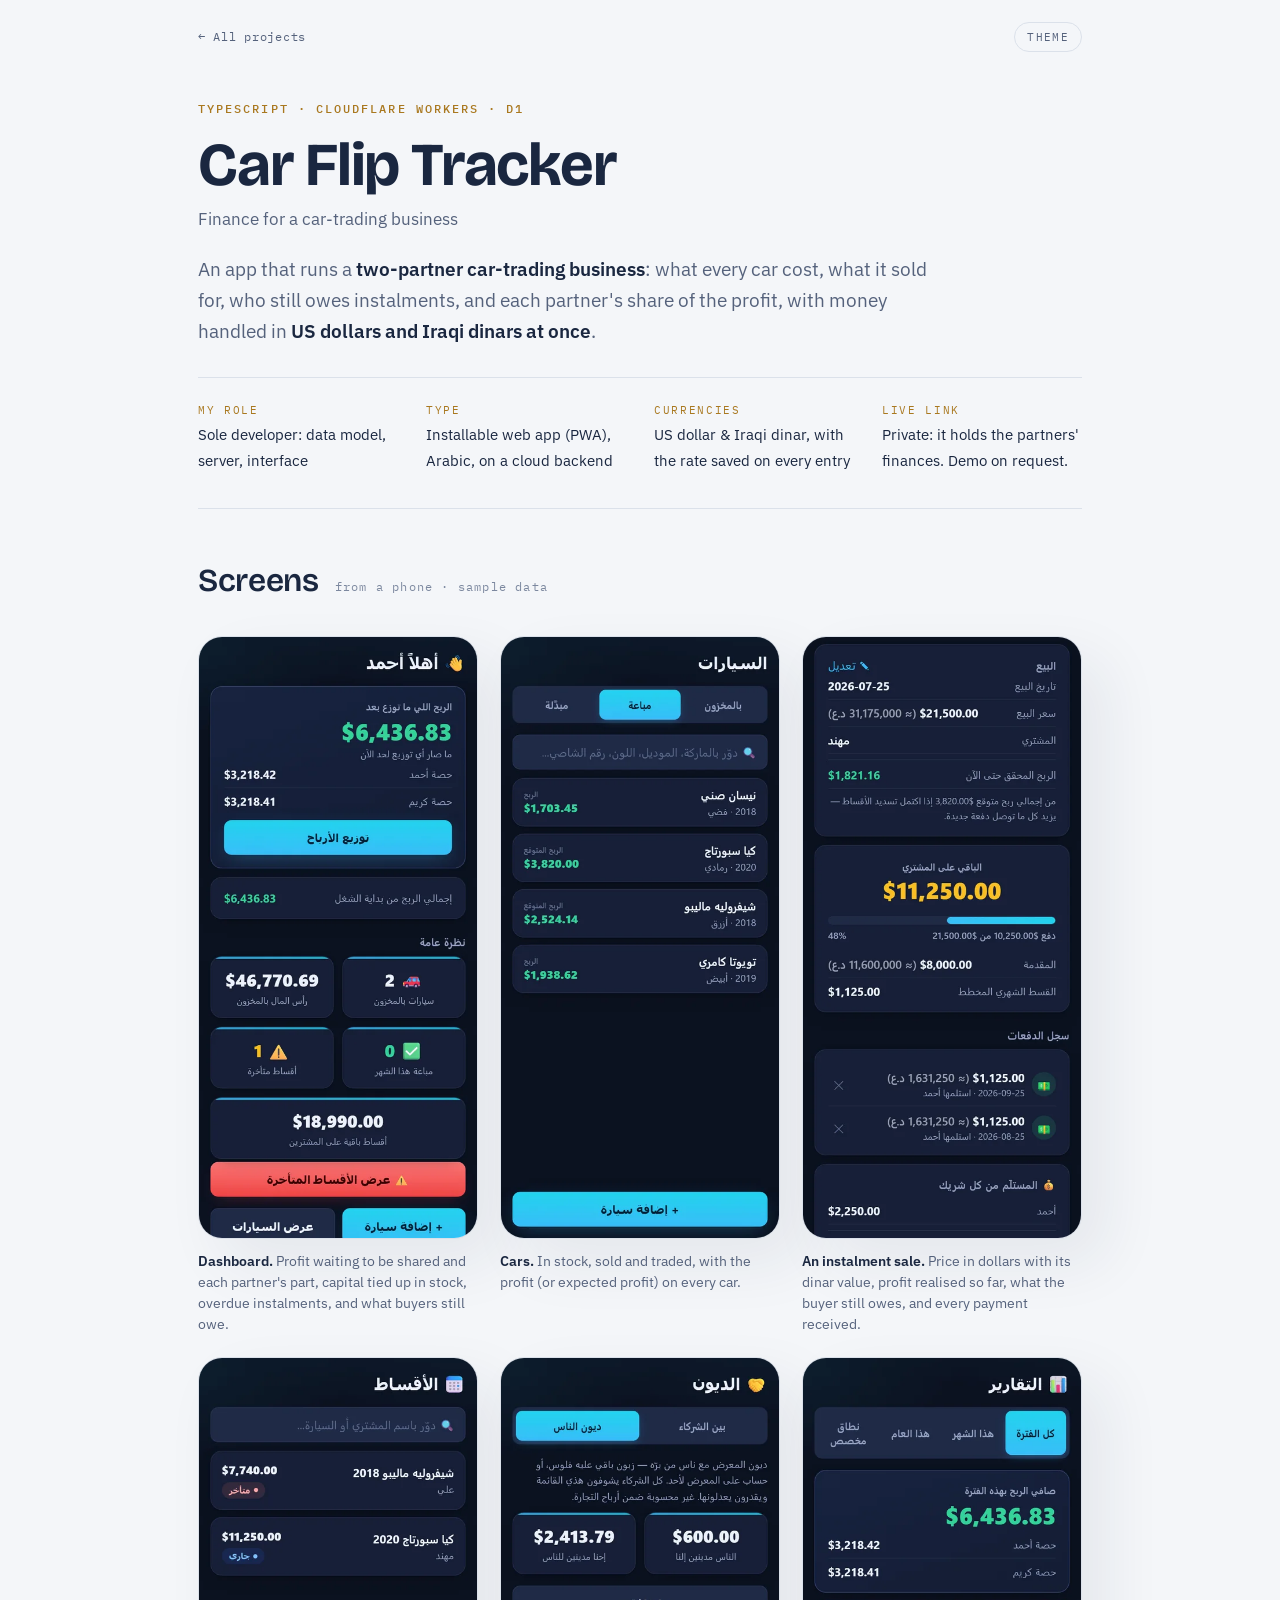
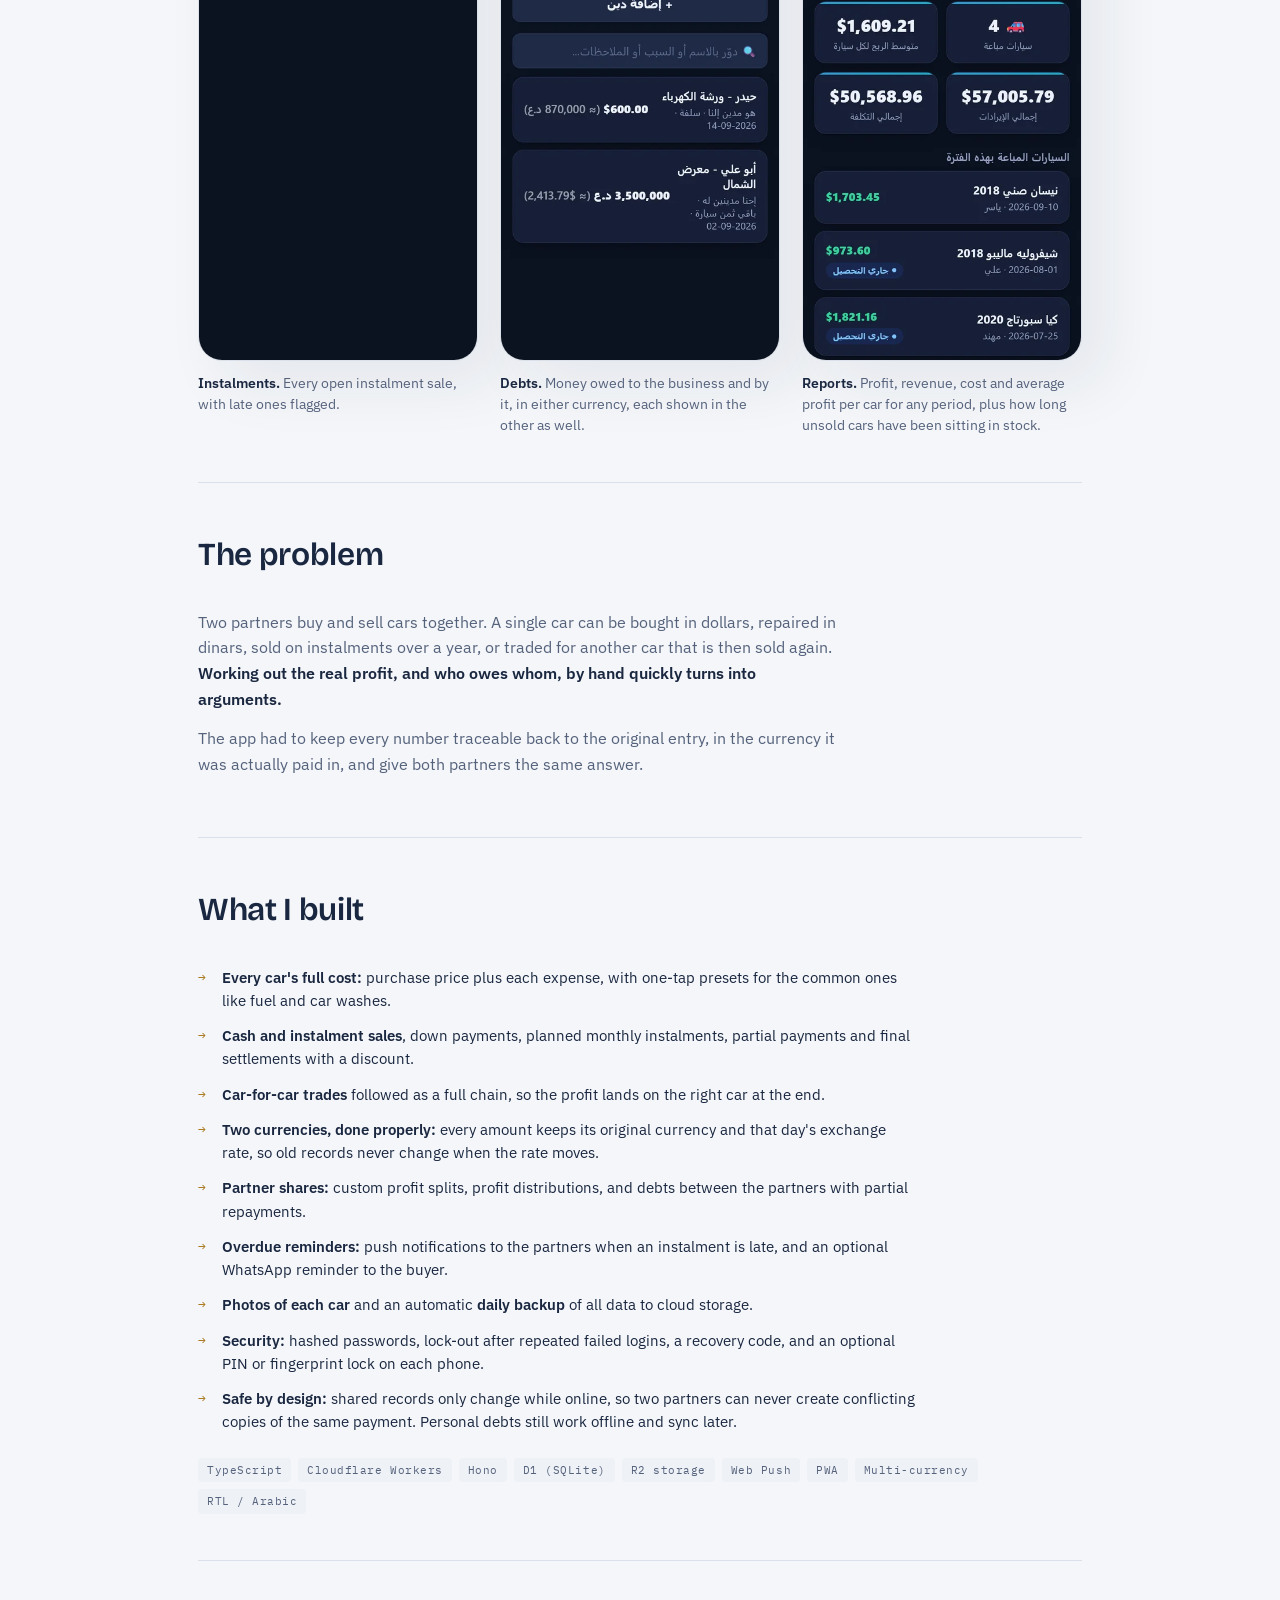
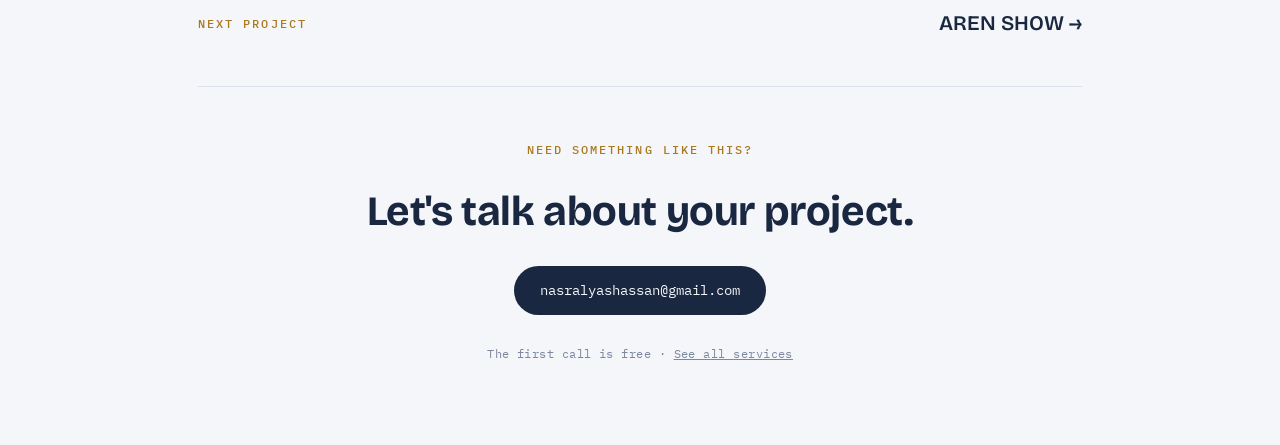
==== projects/car-flip-tracker.html @ f9056ecd "Add Car Flip Tracker project page Six phone screenshots taken from a local demo with made-up data, t" ====
<!doctype html>
<html lang="en">
<head>
<meta charset="utf-8">
<meta name="viewport" content="width=device-width, initial-scale=1">
<title>Car Flip Tracker — Dealership Finance · Nasr Alyas Hassan</title>
<meta name="description" content="A finance app for a two-partner car-trading business: every car's costs, cash and instalment sales, trades, partner shares and debts, in US dollars and Iraqi dinars. Built by Nasr Alyas Hassan.">
<meta property="og:title" content="Car Flip Tracker — Dealership Finance">
<meta property="og:description" content="A finance app that runs a two-partner car-trading business in two currencies. Built by Nasr Alyas Hassan.">
<meta property="og:image" content="https://nasralyas1.github.io/assets/projects/car-flip-tracker/dashboard.webp">
<link rel="preconnect" href="https://fonts.googleapis.com">
<link rel="preconnect" href="https://fonts.gstatic.com" crossorigin>
<link rel="stylesheet" href="https://fonts.googleapis.com/css2?family=Bricolage+Grotesque:opsz,wght@12..96,600;12..96,700&family=IBM+Plex+Mono:wght@400;500;600&family=IBM+Plex+Sans:wght@400;500;600;700&display=swap">
<link rel="stylesheet" href="../assets/site.css">
</head>
<body>

<div class="wrap">
  <div class="topbar">
    <a class="back" href="../index.html#work">← All projects</a>
    <button class="theme-btn" id="themeToggle" aria-label="Toggle color theme">Theme</button>
  </div>

  <header class="case-hero">
    <span class="label">TypeScript · Cloudflare Workers · D1</span>
    <h1>Car Flip Tracker</h1>
    <p class="sub">Finance for a car-trading business</p>
    <p class="lede">An app that runs a <b>two-partner car-trading business</b>: what every car cost, what it sold for, who still owes instalments, and each partner's share of the profit, with money handled in <b>US dollars and Iraqi dinars at once</b>.</p>
    <div class="facts">
      <div class="fact"><span class="k">My role</span><span class="v">Sole developer: data model, server, interface</span></div>
      <div class="fact"><span class="k">Type</span><span class="v">Installable web app (PWA), Arabic, on a cloud backend</span></div>
      <div class="fact"><span class="k">Currencies</span><span class="v">US dollar &amp; Iraqi dinar, with the rate saved on every entry</span></div>
      <div class="fact"><span class="k">Live link</span><span class="v">Private: it holds the partners' finances. Demo on request.</span></div>
    </div>
  </header>

  <section>
    <div class="sec-head">
      <h2>Screens</h2>
      <span class="count">from a phone · sample data</span>
    </div>
    <div class="shots phones">
      <figure class="shot">
        <img src="../assets/projects/car-flip-tracker/dashboard.webp" width="480" height="1039" loading="lazy" alt="Dashboard in Arabic: profit not yet distributed with each partner's share, a button to distribute profits, capital tied up in stock, cars in stock, overdue instalments, and money still owed by buyers.">
        <figcaption><b>Dashboard.</b> Profit waiting to be shared and each partner's part, capital tied up in stock, overdue instalments, and what buyers still owe.</figcaption>
      </figure>
      <figure class="shot">
        <img src="../assets/projects/car-flip-tracker/cars-sold.webp" width="480" height="1039" loading="lazy" alt="List of sold cars in Arabic, each with its profit, and tabs for cars in stock, sold and traded.">
        <figcaption><b>Cars.</b> In stock, sold and traded, with the profit (or expected profit) on every car.</figcaption>
      </figure>
      <figure class="shot">
        <img src="../assets/projects/car-flip-tracker/sale-installments.webp" width="480" height="1039" loading="lazy" alt="A car's sale record in Arabic: sale price in dollars with its dinar equivalent, profit realised so far, the remaining balance on the buyer with a progress bar, the down payment, the planned monthly instalment, and the payment history.">
        <figcaption><b>An instalment sale.</b> Price in dollars with its dinar value, profit realised so far, what the buyer still owes, and every payment received.</figcaption>
      </figure>
      <figure class="shot">
        <img src="../assets/projects/car-flip-tracker/installments.webp" width="480" height="1039" loading="lazy" alt="Instalments screen in Arabic listing open instalment sales, one marked as overdue in red and one as current.">
        <figcaption><b>Instalments.</b> Every open instalment sale, with late ones flagged.</figcaption>
      </figure>
      <figure class="shot">
        <img src="../assets/projects/car-flip-tracker/people-debts.webp" width="480" height="1039" loading="lazy" alt="Debts screen in Arabic: totals owed to the business and owed by it, and a list of debts in dollars and dinars, each converted to the other currency.">
        <figcaption><b>Debts.</b> Money owed to the business and by it, in either currency, each shown in the other as well.</figcaption>
      </figure>
      <figure class="shot">
        <img src="../assets/projects/car-flip-tracker/reports.webp" width="480" height="1039" loading="lazy" alt="Reports screen in Arabic: net profit for the selected period with each partner's share, cars sold, average profit per car, total cost and total revenue, and the list of cars sold in the period.">
        <figcaption><b>Reports.</b> Profit, revenue, cost and average profit per car for any period, plus how long unsold cars have been sitting in stock.</figcaption>
      </figure>
    </div>
  </section>

  <section>
    <div class="sec-head">
      <h2>The problem</h2>
    </div>
    <div class="prose">
      <p>Two partners buy and sell cars together. A single car can be bought in dollars, repaired in dinars, sold on instalments over a year, or traded for another car that is then sold again. <b>Working out the real profit, and who owes whom, by hand quickly turns into arguments.</b></p>
      <p>The app had to keep every number traceable back to the original entry, in the currency it was actually paid in, and give both partners the same answer.</p>
    </div>
  </section>

  <section>
    <div class="sec-head">
      <h2>What I built</h2>
    </div>
    <ul class="feature-list">
      <li><b>Every car's full cost:</b> purchase price plus each expense, with one-tap presets for the common ones like fuel and car washes.</li>
      <li><b>Cash and instalment sales</b>, down payments, planned monthly instalments, partial payments and final settlements with a discount.</li>
      <li><b>Car-for-car trades</b> followed as a full chain, so the profit lands on the right car at the end.</li>
      <li><b>Two currencies, done properly:</b> every amount keeps its original currency and that day's exchange rate, so old records never change when the rate moves.</li>
      <li><b>Partner shares:</b> custom profit splits, profit distributions, and debts between the partners with partial repayments.</li>
      <li><b>Overdue reminders:</b> push notifications to the partners when an instalment is late, and an optional WhatsApp reminder to the buyer.</li>
      <li><b>Photos of each car</b> and an automatic <b>daily backup</b> of all data to cloud storage.</li>
      <li><b>Security:</b> hashed passwords, lock-out after repeated failed logins, a recovery code, and an optional PIN or fingerprint lock on each phone.</li>
      <li><b>Safe by design:</b> shared records only change while online, so two partners can never create conflicting copies of the same payment. Personal debts still work offline and sync later.</li>
    </ul>
    <div class="tags" style="margin-top:24px">
      <span class="tag">TypeScript</span><span class="tag">Cloudflare Workers</span><span class="tag">Hono</span><span class="tag">D1 (SQLite)</span><span class="tag">R2 storage</span><span class="tag">Web Push</span><span class="tag">PWA</span><span class="tag">Multi-currency</span><span class="tag">RTL / Arabic</span>
    </div>
  </section>

  <section>
    <div class="next-proj">
      <span class="label">Next project</span>
      <a href="aren-show.html">AREN SHOW →</a>
    </div>
  </section>

  <footer>
    <span class="label">Need something like this?</span>
    <p class="big">Let's talk about your project.</p>
    <a class="cta" href="mailto:nasralyashassan@gmail.com?subject=Project%20enquiry">nasralyashassan@gmail.com</a>
    <p class="fine">The first call is free · <a href="../index.html#services" style="color:inherit">See all services</a></p>
  </footer>
</div>

<script src="../assets/theme.js"></script>
</body>
</html>
---- assets/site.css ----
:root {
  --paper: #F4F6F9;
  --surface: #FFFFFF;
  --surface-2: #EEF1F6;
  --ink: #1A2740;
  --slate: #55627C;
  --muted: #7C889F;
  --line: #DBE1EA;
  --gold: #A9781F;
  --gold-soft: #F3E9D4;
  --accent: #23406E;
  --good: #2E7D5B;
  --shadow: 24px 24px 60px rgba(26,39,64,.07);
  --serif: "Bricolage Grotesque", Georgia, serif;
  --sans: "IBM Plex Sans", system-ui, sans-serif;
  --mono: "IBM Plex Mono", ui-monospace, monospace;
}
@media (prefers-color-scheme: dark) {
  :root:not([data-theme="light"]) {
    --paper: #0E1524;
    --surface: #17223A;
    --surface-2: #1E2B47;
    --ink: #E9EDF5;
    --slate: #A7B3CB;
    --muted: #7B89A6;
    --line: #26324F;
    --gold: #E0B65E;
    --gold-soft: #2A2717;
    --accent: #7FA6E0;
    --good: #5FC79B;
    --shadow: 24px 24px 70px rgba(0,0,0,.35);
  }
}
:root[data-theme="dark"] {
  --paper: #0E1524;
  --surface: #17223A;
  --surface-2: #1E2B47;
  --ink: #E9EDF5;
  --slate: #A7B3CB;
  --muted: #7B89A6;
  --line: #26324F;
  --gold: #E0B65E;
  --gold-soft: #2A2717;
  --accent: #7FA6E0;
  --good: #5FC79B;
  --shadow: 24px 24px 70px rgba(0,0,0,.35);
}

* { box-sizing: border-box; }
body {
  margin: 0;
  background: var(--paper);
  color: var(--ink);
  font-family: var(--sans);
  font-size: 16px;
  line-height: 1.6;
  -webkit-font-smoothing: antialiased;
  transition: background .3s ease, color .3s ease;
}
.wrap { max-width: 940px; margin: 0 auto; padding: 0 28px; }

/* ---- eyebrow / mono labels ---- */
.label {
  font-family: var(--mono);
  font-size: 11.5px;
  font-weight: 500;
  letter-spacing: .18em;
  text-transform: uppercase;
  color: var(--gold);
}

/* ---- top bar ---- */
.topbar {
  display: flex; justify-content: space-between; align-items: center;
  padding: 22px 0 0; gap: 16px;
}
.topbar .mark {
  font-family: var(--mono); font-size: 13px; letter-spacing: .04em;
  color: var(--slate);
}
.topbar .mark b { color: var(--ink); font-weight: 600; }
.theme-btn {
  font-family: var(--mono); font-size: 11px; letter-spacing: .12em;
  text-transform: uppercase; color: var(--slate);
  background: transparent; border: 1px solid var(--line);
  padding: 7px 12px; border-radius: 999px; cursor: pointer;
  transition: border-color .2s, color .2s;
}
.theme-btn:hover { border-color: var(--gold); color: var(--ink); }
.theme-btn:focus-visible { outline: 2px solid var(--gold); outline-offset: 2px; }

/* ---- hero ---- */
header.hero { padding: 60px 0 40px; }
.hero .label { display: block; margin-bottom: 20px; }
.hero h1 {
  font-family: var(--serif); font-weight: 700;
  font-size: clamp(2.9rem, 8vw, 5.1rem); line-height: .98;
  letter-spacing: -.02em; margin: 0; text-wrap: balance;
}
.hero .arabic {
  font-size: clamp(1.1rem, 3vw, 1.5rem); color: var(--slate);
  margin: 14px 0 0; font-weight: 400; direction: rtl;
}
.hero .lede {
  font-size: clamp(1.05rem, 2.4vw, 1.28rem); color: var(--slate);
  max-width: 33em; margin: 26px 0 0; line-height: 1.62;
}
.hero .lede b { color: var(--ink); font-weight: 600; }

/* ---- contact strip ---- */
.contact {
  display: flex; flex-wrap: wrap; gap: 10px 28px;
  margin-top: 34px; padding-top: 26px; border-top: 1px solid var(--line);
}
.contact a, .contact span {
  font-family: var(--mono); font-size: 13px; color: var(--slate);
  text-decoration: none; display: inline-flex; align-items: center; gap: 8px;
}
.contact a { color: var(--ink); border-bottom: 1px solid transparent; transition: border-color .2s; }
.contact a:hover { border-bottom-color: var(--gold); }
.contact .k { color: var(--gold); }

/* ---- section scaffold ---- */
section { padding: 46px 0; border-top: 1px solid var(--line); }
.sec-head { display: flex; align-items: baseline; gap: 16px; margin-bottom: 30px; }
.sec-head h2 {
  font-family: var(--serif); font-weight: 600;
  font-size: clamp(1.5rem, 4vw, 2rem); margin: 0; letter-spacing: -.01em;
}
.sec-head .count { font-family: var(--mono); font-size: 12px; color: var(--muted); letter-spacing: .1em; }

/* ---- projects ---- */
.project {
  display: grid; grid-template-columns: 1fr; gap: 4px;
  padding: 26px; border: 1px solid var(--line); border-radius: 6px;
  background: var(--surface); margin-bottom: 18px;
  transition: border-color .25s, transform .25s, box-shadow .25s;
}
.project:hover { border-color: var(--gold); transform: translateY(-2px); box-shadow: var(--shadow); }
.project .p-top { display: flex; justify-content: space-between; align-items: baseline; gap: 14px; flex-wrap: wrap; }
.project h3 { font-family: var(--serif); font-weight: 600; font-size: 1.42rem; margin: 0; letter-spacing: -.01em; }
.project .stack { font-family: var(--mono); font-size: 11.5px; color: var(--gold); letter-spacing: .04em; text-align: right; }
.project .p-desc { color: var(--slate); margin: 12px 0 16px; max-width: 60ch; }
.project ul { margin: 0; padding: 0; list-style: none; display: grid; gap: 9px; }
.project li { position: relative; padding-left: 22px; font-size: 14.5px; color: var(--ink); line-height: 1.5; }
.project li::before {
  content: "→"; position: absolute; left: 0; top: 0;
  font-family: var(--mono); color: var(--gold); font-size: 13px;
}
.project li .fig { font-family: var(--mono); color: var(--gold); font-weight: 500; }
.tags { display: flex; flex-wrap: wrap; gap: 7px; margin-top: 16px; }
.tag {
  font-family: var(--mono); font-size: 10.5px; letter-spacing: .05em;
  color: var(--slate); background: var(--surface-2);
  padding: 4px 9px; border-radius: 4px;
}

/* ---- skills ---- */
.skills { display: grid; grid-template-columns: repeat(auto-fit, minmax(220px, 1fr)); gap: 22px 32px; }
.skill-group h4 {
  font-family: var(--mono); font-size: 11px; letter-spacing: .16em; text-transform: uppercase;
  color: var(--gold); margin: 0 0 10px; font-weight: 600;
}
.skill-group p { margin: 0; color: var(--ink); font-size: 14.5px; line-height: 1.65; }

/* ---- experience / education rows ---- */
.row { display: grid; grid-template-columns: 130px 1fr; gap: 20px; padding: 18px 0; border-top: 1px solid var(--line); }
.row:first-of-type { border-top: none; }
.row .when { font-family: var(--mono); font-size: 12.5px; color: var(--muted); letter-spacing: .02em; padding-top: 3px; }
.row .what h4 { margin: 0 0 3px; font-size: 1.06rem; font-weight: 600; font-family: var(--serif); }
.row .what .org { color: var(--gold); font-size: 13.5px; font-family: var(--mono); }
.row .what p { margin: 8px 0 0; color: var(--slate); font-size: 14px; max-width: 62ch; }
.row .what .grade { color: var(--slate); font-size: 13px; margin-top: 8px; line-height: 1.6; }
.row .what .grade b { color: var(--ink); font-weight: 600; }

/* ---- services ---- */
.svc-intro { color: var(--slate); max-width: 62ch; margin: -12px 0 26px; }
.svc-intro b { color: var(--ink); font-weight: 600; }
.svc-grid { display: grid; grid-template-columns: repeat(auto-fit, minmax(260px, 1fr)); gap: 16px; }
.svc {
  padding: 22px; border: 1px solid var(--line); border-radius: 6px; background: var(--surface);
  display: flex; flex-direction: column; transition: border-color .25s, transform .25s, box-shadow .25s;
}
.svc:hover { border-color: var(--gold); transform: translateY(-2px); box-shadow: var(--shadow); }
.svc h3 { font-family: var(--serif); font-weight: 600; font-size: 1.16rem; margin: 0 0 8px; letter-spacing: -.01em; }
.svc p { margin: 0; color: var(--slate); font-size: 14.5px; line-height: 1.55; }
.svc .proof { margin-top: auto; padding-top: 14px; font-family: var(--mono); font-size: 11.5px; color: var(--gold); letter-spacing: .03em; }
.svc.wide { grid-column: 1 / -1; border-color: var(--gold); background: linear-gradient(135deg, var(--surface) 60%, var(--gold-soft)); }
.svc.wide p { max-width: 70ch; }
.steps { display: grid; grid-template-columns: repeat(auto-fit, minmax(190px, 1fr)); gap: 14px 24px; margin-top: 30px; padding: 22px 24px; border-radius: 6px; background: var(--surface-2); }
.step { font-size: 14px; color: var(--ink); line-height: 1.5; }
.step .n { display: block; font-family: var(--mono); font-size: 11px; letter-spacing: .14em; color: var(--gold); margin-bottom: 4px; }
.step span.sub { color: var(--slate); }
.svc-fine { margin: 16px 0 0; font-family: var(--mono); font-size: 12px; color: var(--muted); letter-spacing: .02em; }
.hero-cta {
  display: inline-block; margin-top: 26px; font-family: var(--mono); font-size: 13px;
  color: var(--paper); background: var(--ink); text-decoration: none;
  padding: 11px 22px; border-radius: 999px; transition: background .2s, transform .2s;
}
.hero-cta:hover { background: var(--gold); transform: translateY(-2px); }

/* ---- footer ---- */
footer { padding: 54px 0 70px; border-top: 1px solid var(--line); text-align: center; }
footer .label { display: block; margin-bottom: 18px; }
footer .big {
  font-family: var(--serif); font-weight: 700; font-size: clamp(1.8rem, 5vw, 2.6rem);
  letter-spacing: -.01em; margin: 0 0 22px;
}
footer a.cta {
  font-family: var(--mono); font-size: 14px; color: var(--paper);
  background: var(--ink); text-decoration: none; padding: 13px 26px;
  border-radius: 999px; display: inline-block; transition: background .2s, transform .2s;
}
footer a.cta:hover { background: var(--gold); transform: translateY(-2px); }
footer .fine { margin-top: 30px; font-family: var(--mono); font-size: 11.5px; color: var(--muted); letter-spacing: .04em; }

@media (max-width: 620px) {
  .row { grid-template-columns: 1fr; gap: 4px; }
  .row .when { padding-top: 0; }
  .project .stack { text-align: left; }
}
@media (prefers-reduced-motion: reduce) {
  * { transition: none !important; }
}

/* ===================== project case-study pages ===================== */
.back { font-family: var(--mono); font-size: 12px; color: var(--slate); text-decoration: none; letter-spacing: .06em; }
.back:hover { color: var(--gold); }
.case-hero { padding: 48px 0 34px; }
.case-hero .label { display: block; margin-bottom: 16px; }
.case-hero h1 {
  font-family: var(--serif); font-weight: 700; font-size: clamp(2.3rem, 6.5vw, 3.8rem);
  line-height: 1.02; letter-spacing: -.02em; margin: 0; text-wrap: balance;
}
.case-hero .sub { color: var(--slate); font-size: 1.05rem; margin: 10px 0 0; }
.case-hero .lede { font-size: clamp(1.02rem, 2.3vw, 1.2rem); color: var(--slate); max-width: 38em; margin: 20px 0 0; line-height: 1.62; }
.case-hero .lede b { color: var(--ink); font-weight: 600; }
.facts {
  display: grid; grid-template-columns: repeat(auto-fit, minmax(180px, 1fr)); gap: 16px 28px;
  margin-top: 30px; padding-top: 24px; border-top: 1px solid var(--line);
}
.fact .k { display: block; font-family: var(--mono); font-size: 10.5px; letter-spacing: .16em; text-transform: uppercase; color: var(--gold); margin-bottom: 4px; }
.fact .v { font-size: 14.5px; color: var(--ink); line-height: 1.5; }
.fact .v a { color: var(--ink); }
.btn-row { display: flex; flex-wrap: wrap; gap: 12px; margin-top: 28px; }
.btn {
  font-family: var(--mono); font-size: 13px; text-decoration: none; padding: 11px 22px;
  border-radius: 999px; transition: background .2s, transform .2s, border-color .2s;
}
.btn.primary { color: var(--paper); background: var(--ink); }
.btn.primary:hover { background: var(--gold); transform: translateY(-2px); }
.btn.ghost { color: var(--ink); border: 1px solid var(--line); }
.btn.ghost:hover { border-color: var(--gold); }
.shots { display: grid; gap: 22px; }
.shots.phones { grid-template-columns: repeat(auto-fit, minmax(210px, 1fr)); }
.shot { margin: 0; }
.shot img {
  width: 100%; height: auto; display: block; border-radius: 10px;
  border: 1px solid var(--line); box-shadow: var(--shadow); background: var(--surface);
}
.shots.phones .shot img { border-radius: 24px; max-width: 320px; margin: 0 auto; }
.shot figcaption { font-size: 13.5px; color: var(--slate); margin-top: 12px; line-height: 1.55; }
.shot figcaption b { color: var(--ink); font-weight: 600; }
.prose p { color: var(--slate); max-width: 64ch; margin: 0 0 14px; }
.prose p b { color: var(--ink); font-weight: 600; }
.feature-list { margin: 0; padding: 0; list-style: none; display: grid; gap: 12px; max-width: 72ch; }
.feature-list li { position: relative; padding-left: 24px; font-size: 15px; line-height: 1.55; }
.feature-list li::before { content: "→"; position: absolute; left: 0; top: 2px; font-family: var(--mono); color: var(--gold); font-size: 13px; }
.feature-list li b { font-weight: 600; }
.stats { display: grid; grid-template-columns: repeat(auto-fit, minmax(140px, 1fr)); gap: 14px; }
.stat { padding: 18px; border: 1px solid var(--line); border-radius: 6px; background: var(--surface); }
.stat .n { font-family: var(--serif); font-weight: 700; font-size: 1.9rem; letter-spacing: -.01em; display: block; }
.stat .d { font-size: 13px; color: var(--slate); }
.note { font-size: 12.5px; color: var(--muted); margin: 14px 0 0; max-width: 70ch; }
.next-proj { display: flex; justify-content: space-between; align-items: center; gap: 16px; flex-wrap: wrap; }
.next-proj a { font-family: var(--serif); font-weight: 600; font-size: 1.3rem; color: var(--ink); text-decoration: none; }
.next-proj a:hover { color: var(--gold); }

/* project cards on the home page that link to their own page */
.project.has-page { position: relative; cursor: pointer; }
.project .more {
  font-family: var(--mono); font-size: 12.5px; color: var(--gold); text-decoration: none;
  margin-top: 16px; display: inline-block; letter-spacing: .03em;
}
.project .more::after { content: ""; position: absolute; inset: 0; } /* whole card is the link */
.project.has-page:hover .more { text-decoration: underline; }
.project .more:focus-visible { outline: 2px solid var(--gold); outline-offset: 3px; }
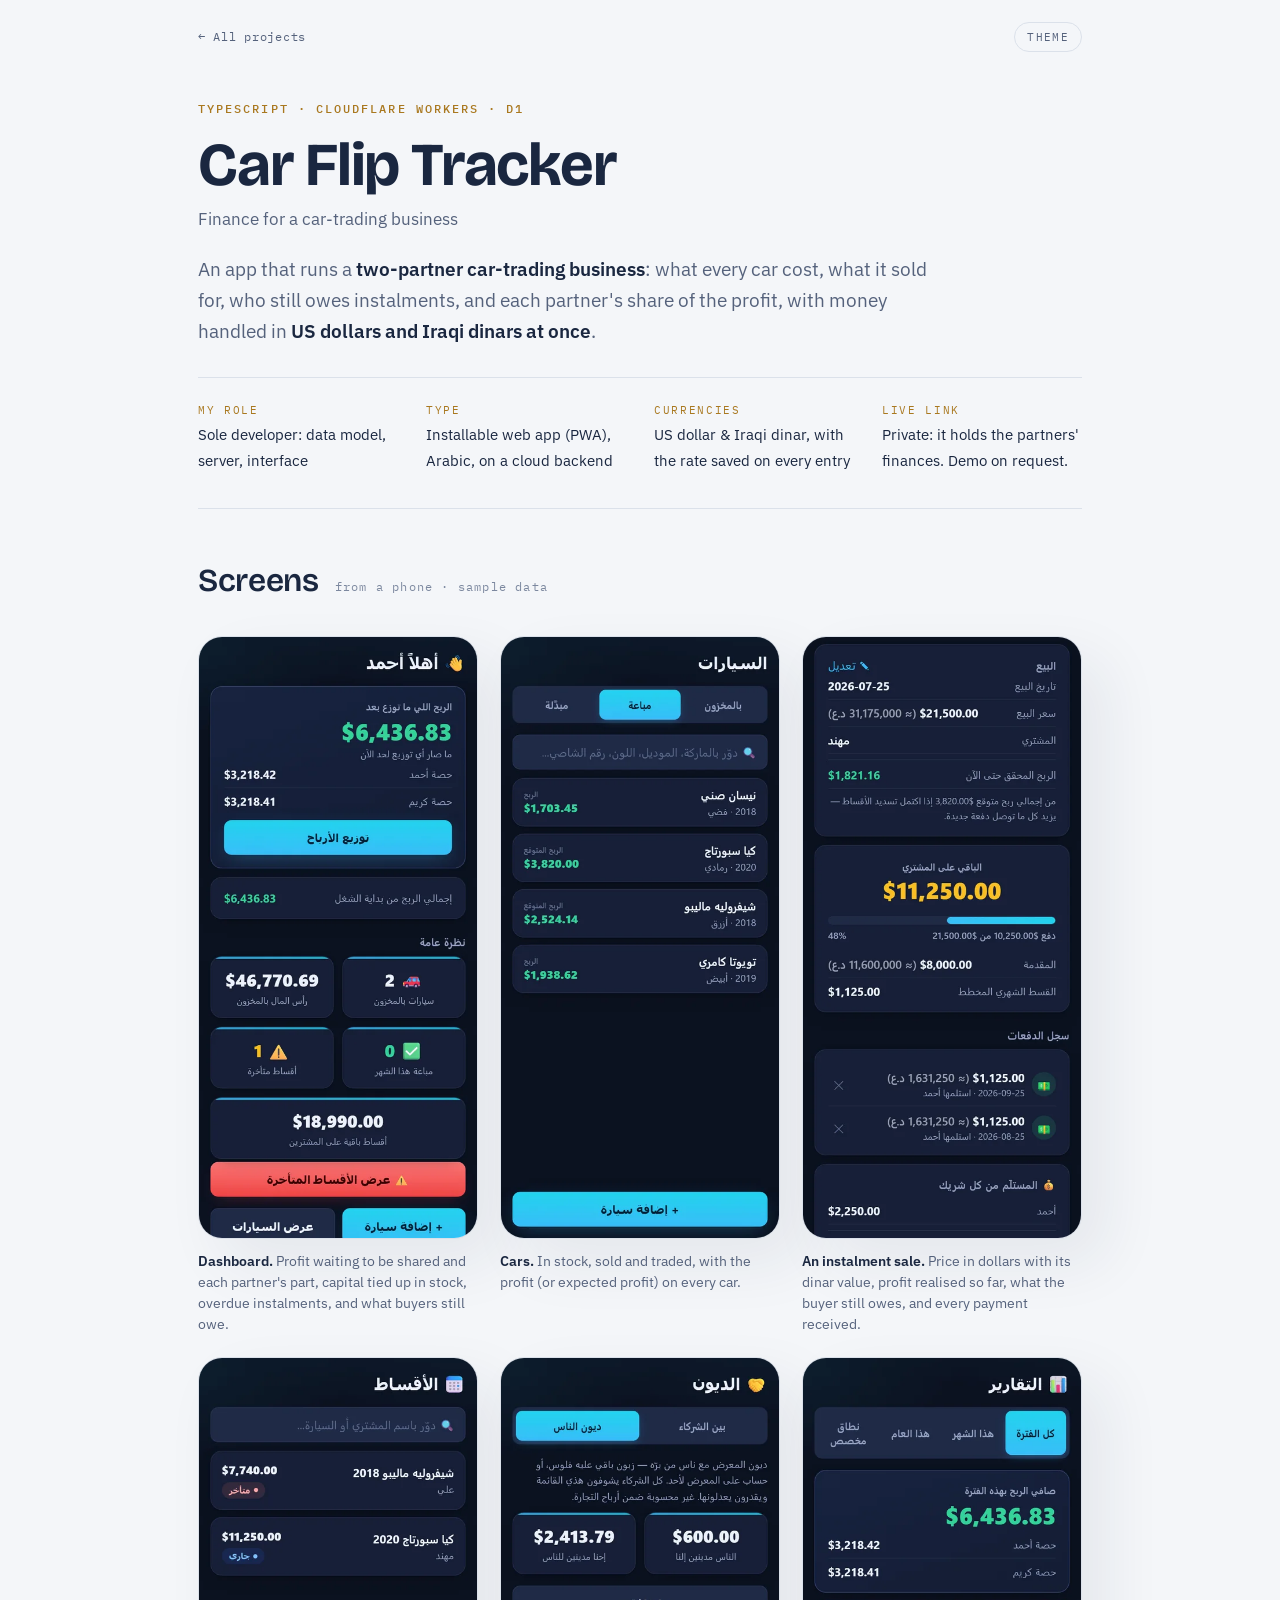
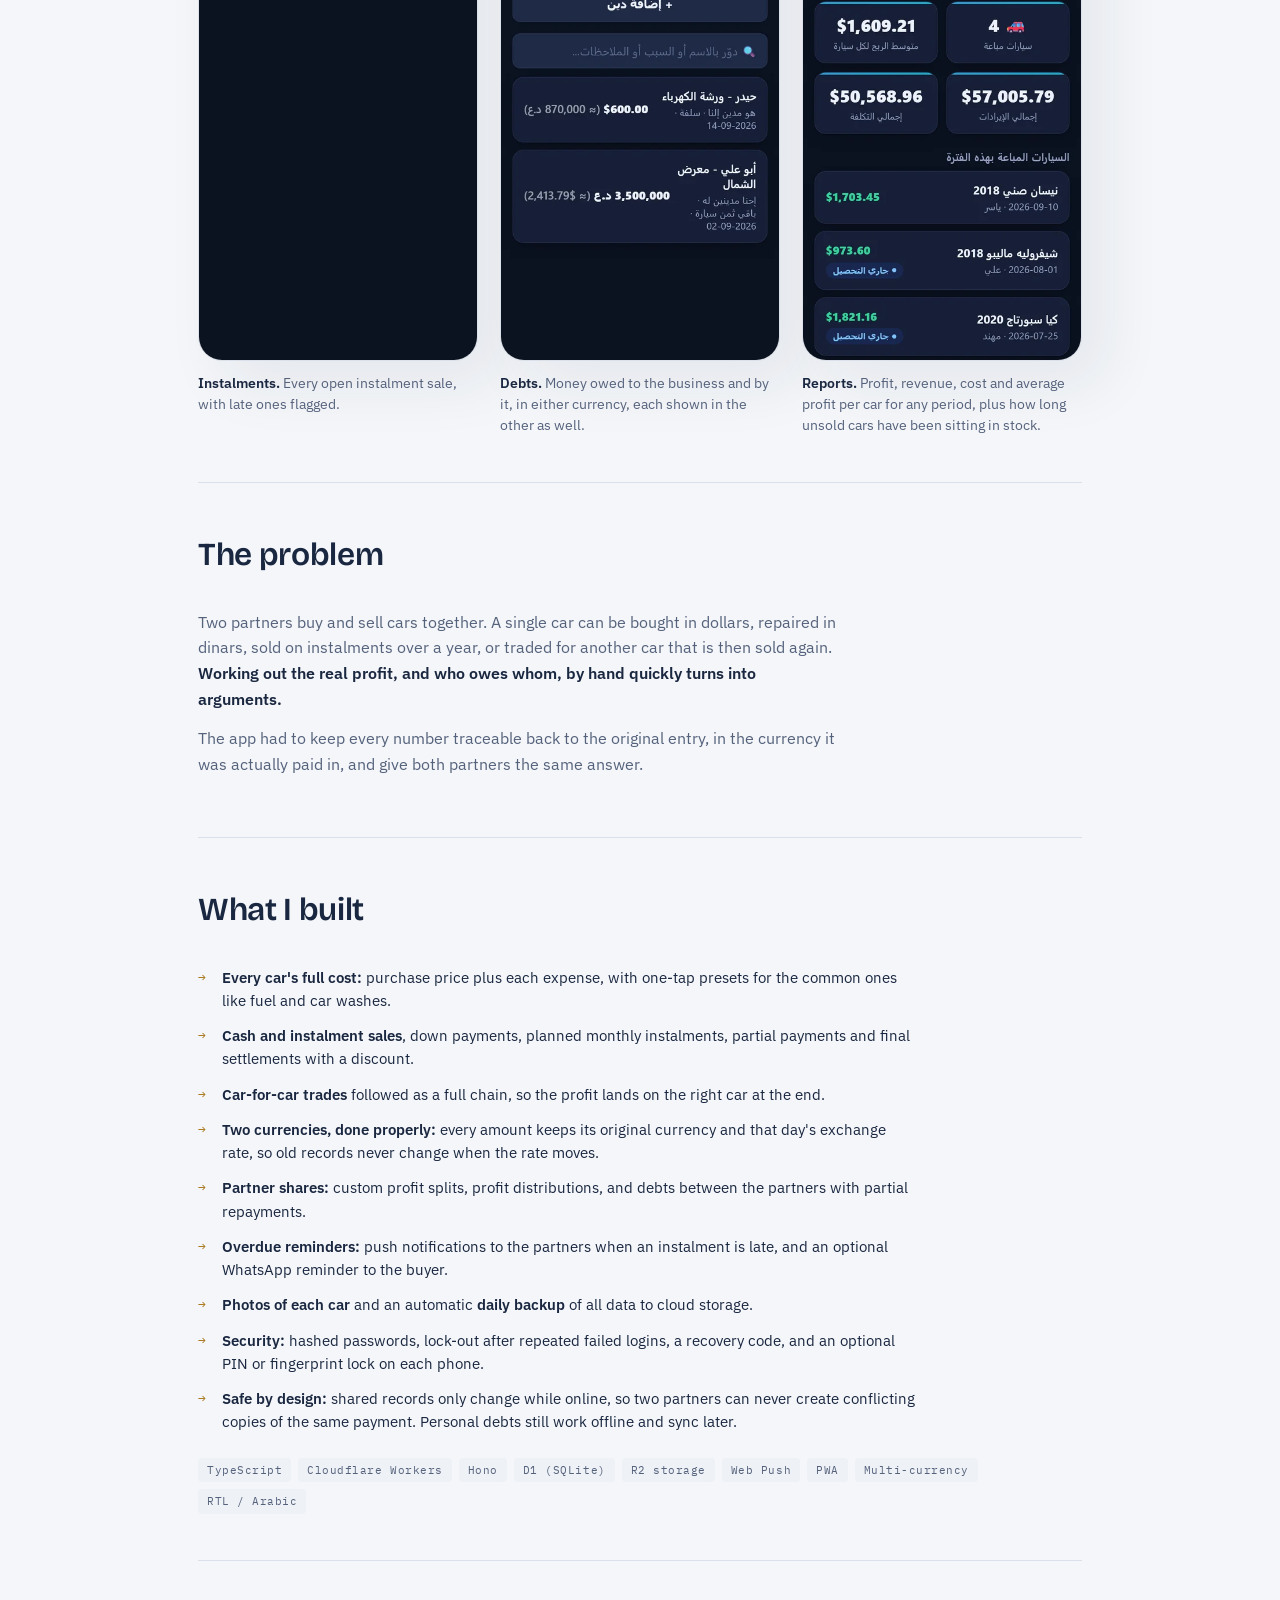
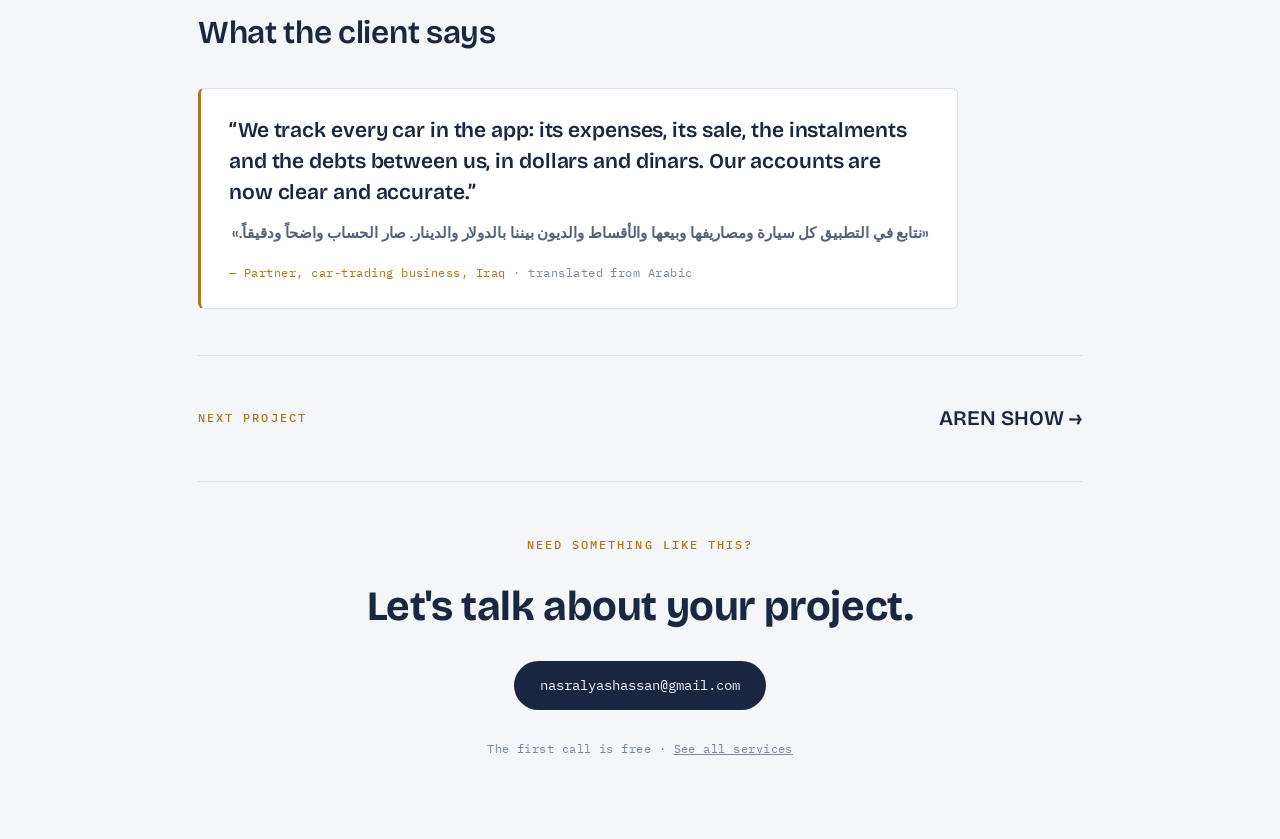
==== commit a94d2063: "Add client testimonials A "What clients say" section on the home page and a quote on the Khan Market" ====
--- a/projects/car-flip-tracker.html
+++ b/projects/car-flip-tracker.html
@@ -98,6 +98,19 @@
   </section>
 
   <section>
+    <div class="sec-head">
+      <h2>What the client says</h2>
+    </div>
+    <figure class="testimonial">
+      <blockquote>
+        <p>“We track every car in the app: its expenses, its sale, the instalments and the debts between us, in dollars and dinars. Our accounts are now clear and accurate.”</p>
+        <p class="original" lang="ar" dir="rtl">«نتابع في التطبيق كل سيارة ومصاريفها وبيعها والأقساط والديون بيننا بالدولار والدينار. صار الحساب واضحاً ودقيقاً.»</p>
+      </blockquote>
+      <figcaption>— Partner, car-trading business, Iraq <span class="tr">· translated from Arabic</span></figcaption>
+    </figure>
+  </section>
+
+  <section>
     <div class="next-proj">
       <span class="label">Next project</span>
       <a href="aren-show.html">AREN SHOW →</a>
--- a/assets/site.css
+++ b/assets/site.css
@@ -285,3 +285,22 @@
 .project .more::after { content: ""; position: absolute; inset: 0; } /* whole card is the link */
 .project.has-page:hover .more { text-decoration: underline; }
 .project .more:focus-visible { outline: 2px solid var(--gold); outline-offset: 3px; }
+
+/* ===================== client testimonials ===================== */
+.testimonial {
+  margin: 0; padding: 26px 28px; border: 1px solid var(--line); border-left: 3px solid var(--gold);
+  border-radius: 6px; background: var(--surface); max-width: 760px;
+}
+.testimonial blockquote { margin: 0; }
+.testimonial blockquote p {
+  margin: 0; font-family: var(--serif); font-weight: 600; font-size: clamp(1.1rem, 2.4vw, 1.32rem);
+  line-height: 1.45; letter-spacing: -.005em; color: var(--ink);
+}
+.testimonial .original { margin: 14px 0 0; font-size: 15px; color: var(--slate); line-height: 1.7; }
+.testimonial figcaption { margin-top: 16px; font-family: var(--mono); font-size: 12px; color: var(--gold); letter-spacing: .04em; }
+.testimonial figcaption .tr { color: var(--muted); }
+.quotes { display: grid; grid-template-columns: repeat(auto-fit, minmax(260px, 1fr)); gap: 16px; }
+.quotes .testimonial { max-width: none; padding: 22px; display: flex; flex-direction: column; }
+.quotes .testimonial blockquote p { font-size: 1.04rem; }
+.quotes .testimonial figcaption { margin-top: auto; padding-top: 16px; }
+.quotes .testimonial figcaption a { color: inherit; }
